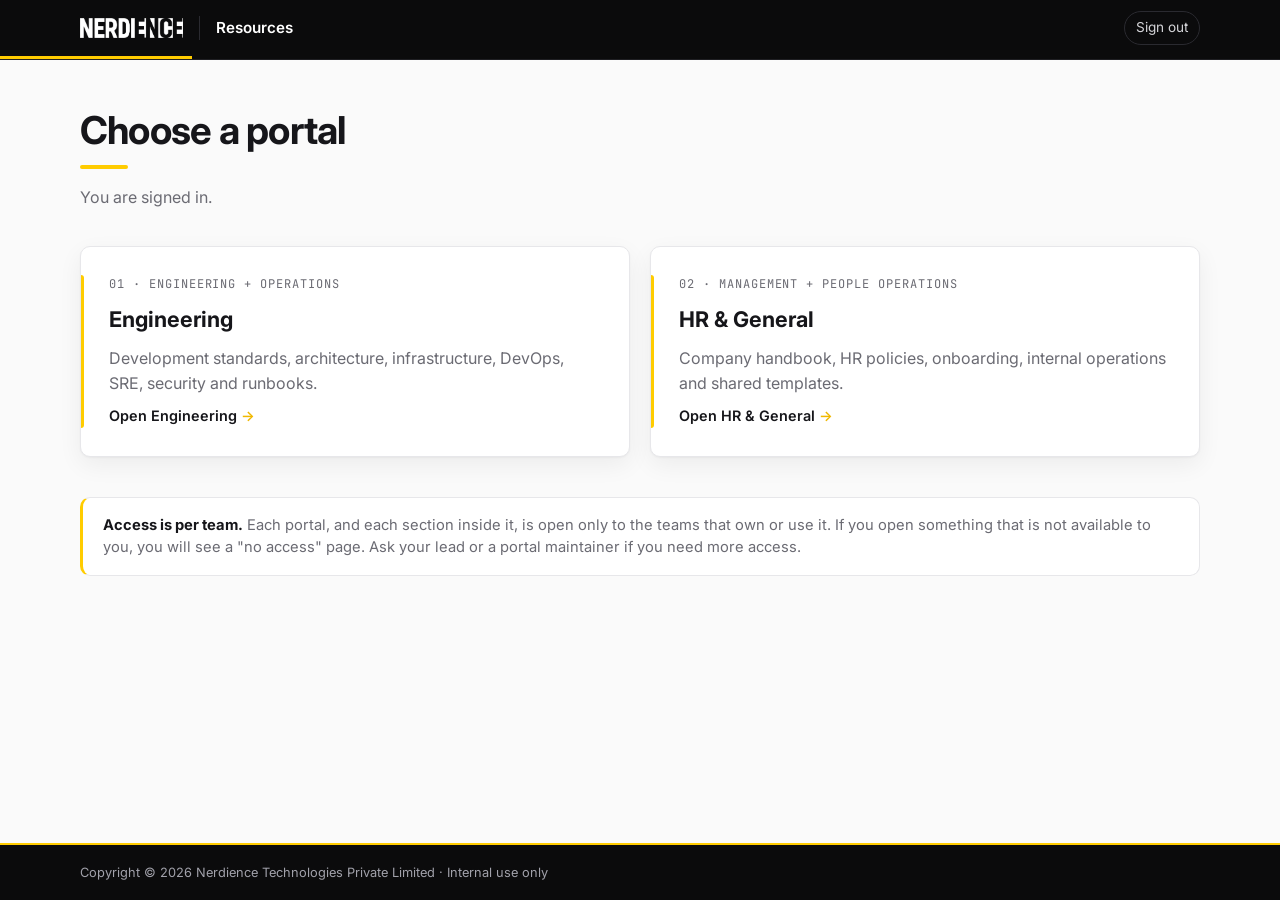
==== public/home/index.html @ 6ddd1742 "feat: Nerdience Resources front door" ====
<!DOCTYPE html>
<html lang="en">
<head>
  <meta charset="utf-8">
  <meta name="viewport" content="width=device-width, initial-scale=1">
  <meta name="robots" content="noindex, nofollow">
  <title>Choose a portal · Nerdience Resources</title>
  <link rel="icon" href="../assets/favicon.svg" type="image/svg+xml">
  <link rel="preconnect" href="https://fonts.googleapis.com">
  <link rel="preconnect" href="https://fonts.gstatic.com" crossorigin>
  <link rel="stylesheet" href="https://fonts.googleapis.com/css2?family=Inter:wght@400;500;600;700&family=JetBrains+Mono:wght@500&display=swap">
  <link rel="stylesheet" href="../assets/resources.css">
</head>
<body>
  <!-- This page is protected by the Cloudflare Access app "Resources home".
       Reaching it means the person has signed in. -->
  <header class="bar">
    <div class="bar__inner">
      <a href="../"><img class="bar__logo" src="../assets/nerdience-logo-white.webp" alt="Nerdience" width="120" height="20"></a>
      <span class="bar__title">Resources</span>
      <span class="bar__spacer"></span>
      <a class="bar__link" href="/cdn-cgi/access/logout">Sign out</a>
    </div>
  </header>

  <main class="main">
    <h1>Choose a portal</h1>
    <p class="who" id="who">You are signed in.</p>

    <div class="cards">
      <a class="card" href="https://nerdience-engineering.pages.dev/">
        <span class="card__num">01 · ENGINEERING + OPERATIONS</span>
        <h2 class="card__title">Engineering</h2>
        <p class="card__text">Development standards, architecture, infrastructure, DevOps, SRE, security and runbooks.</p>
        <span class="card__go">Open Engineering</span>
      </a>
      <a class="card" href="https://nerdience-hr-general.pages.dev/">
        <span class="card__num">02 · MANAGEMENT + PEOPLE OPERATIONS</span>
        <h2 class="card__title">HR &amp; General</h2>
        <p class="card__text">Company handbook, HR policies, onboarding, internal operations and shared templates.</p>
        <span class="card__go">Open HR &amp; General</span>
      </a>
    </div>

    <p class="note"><b>Access is per team.</b> Each portal, and each section inside it, is open only
      to the teams that own or use it. If you open something that is not available to you, you
      will see a "no access" page. Ask your lead or a portal maintainer if you need more access.</p>
  </main>

  <footer class="foot">
    <div class="foot__inner">Copyright &copy; 2026 Nerdience Technologies Private Limited &middot; Internal use only</div>
  </footer>

  <script>
    // Show who is signed in. Cloudflare Access serves this endpoint on
    // protected hostnames; if it is unavailable the page still works.
    fetch("/cdn-cgi/access/get-identity", { credentials: "same-origin" })
      .then(function (r) { return r.ok ? r.json() : null; })
      .then(function (id) {
        if (id && id.email) {
          var who = document.getElementById("who");
          who.textContent = "";
          who.append("Signed in as ");
          var b = document.createElement("b");
          b.textContent = id.email;
          who.append(b);
        }
      })
      .catch(function () {});
  </script>
</body>
</html>
---- public/assets/resources.css ----
/* Nerdience Resources front door. Same tokens as the portals' nerdience.css. */
:root {
  --nd-yellow: #ffcc00;
  --nd-yellow-strong: #f0b800;
  --nd-black: #0b0b0c;
  --nd-ink: #16161a;
  --nd-graphite: #2a2a30;
  --nd-radius: 10px;

  --bg: #fafafa;
  --surface: #ffffff;
  --text: #16161a;
  --muted: #6b6b73;
  --border: #e7e7ea;
  --shadow: 0 1px 2px rgb(0 0 0 / 4%), 0 8px 24px rgb(0 0 0 / 6%);
  --font: "Inter", system-ui, -apple-system, "Segoe UI", Roboto, sans-serif;
  --mono: "JetBrains Mono", ui-monospace, SFMono-Regular, Consolas, monospace;
}
@media (prefers-color-scheme: dark) {
  :root {
    --bg: #0f0f11;
    --surface: #141417;
    --text: #ececef;
    --muted: #9a9aa3;
    --border: #26262b;
    --shadow: 0 1px 2px rgb(0 0 0 / 40%), 0 8px 24px rgb(0 0 0 / 30%);
  }
}

* { box-sizing: border-box; }
html, body { margin: 0; }
body {
  font-family: var(--font);
  background: var(--bg);
  color: var(--text);
  line-height: 1.55;
  -webkit-font-smoothing: antialiased;
  min-height: 100vh;
  display: flex;
  flex-direction: column;
}
a { color: inherit; }
:focus-visible { outline: 2px solid var(--nd-yellow); outline-offset: 3px; }

/* ---------- top bar (same as the portals' switcher) */
.bar {
  background: var(--nd-black);
  color: #fff;
  border-bottom: 1px solid #1f1f23;
}
.bar__inner {
  max-width: 72rem;
  margin: 0 auto;
  padding: 0 1rem;
  height: 3.5rem;
  display: flex;
  align-items: center;
  gap: 1rem;
}
.bar__logo { height: 1.25rem; width: auto; display: block; }
.bar__title {
  font-weight: 600;
  font-size: .95rem;
  padding-left: 1rem;
  border-left: 1px solid #2a2a30;
  white-space: nowrap;
}
.bar__spacer { flex: 1; }
.bar__note { font-size: .78rem; color: #a1a1aa; white-space: nowrap; }
.bar__link {
  font-size: .85rem;
  color: #d4d4d8;
  text-decoration: none;
  padding: .35rem .7rem;
  border: 1px solid #2a2a30;
  border-radius: 999px;
}
.bar__link:hover { border-color: var(--nd-yellow); color: #fff; }
.bar::after {
  content: "";
  display: block;
  height: 3px;
  width: 12rem;
  background: var(--nd-yellow);
}

/* ---------- landing (always dark, brand page) */
.landing {
  background: var(--nd-black);
  color: #fff;
}
.landing .bar { border-bottom: 0; }
.landing .bar::after { display: none; }
.hero {
  flex: 1;
  display: grid;
  place-items: center;
  padding: 3rem 1rem 4rem;
  position: relative;
  overflow: hidden;
}
.hero::before {
  /* subtle grid, like the portal home hero */
  content: "";
  position: absolute;
  inset: 0;
  background-image:
    linear-gradient(rgb(255 255 255 / 4%) 1px, transparent 1px),
    linear-gradient(90deg, rgb(255 255 255 / 4%) 1px, transparent 1px);
  background-size: 48px 48px;
  mask-image: radial-gradient(ellipse at center, #000 30%, transparent 75%);
}
.hero__box { position: relative; max-width: 40rem; text-align: center; }
.eyebrow {
  font-family: var(--mono);
  font-size: .75rem;
  letter-spacing: .14em;
  text-transform: uppercase;
  color: var(--nd-yellow);
  margin: 0 0 1rem;
}
.hero h1 {
  font-size: clamp(2rem, 5vw, 3.25rem);
  line-height: 1.1;
  letter-spacing: -.02em;
  margin: 0 0 1rem;
}
.hero h1 span { color: var(--nd-yellow); }
.hero p.lead { color: #c4c4cc; font-size: 1.1rem; margin: 0 auto 2rem; max-width: 32rem; }
.btn {
  display: inline-flex;
  align-items: center;
  gap: .6rem;
  font-weight: 600;
  font-size: 1rem;
  text-decoration: none;
  padding: .85rem 1.6rem;
  border-radius: 999px;
  background: var(--nd-yellow);
  color: var(--nd-black);
  border: 0;
  transition: background .15s, transform .15s;
}
.btn:hover { background: var(--nd-yellow-strong); transform: translateY(-1px); }
.btn--ghost {
  background: transparent;
  color: var(--text);
  border: 1px solid var(--border);
}
.btn--ghost:hover { background: transparent; border-color: var(--nd-yellow); }
.hero .hint { color: #8b8b94; font-size: .85rem; margin-top: 1.25rem; }
.steps {
  display: flex;
  justify-content: center;
  gap: .5rem 1.5rem;
  flex-wrap: wrap;
  margin: 2.5rem 0 0;
  padding: 0;
  list-style: none;
  font-size: .85rem;
  color: #a1a1aa;
}
.steps b {
  display: inline-grid;
  place-items: center;
  width: 1.4rem;
  height: 1.4rem;
  border-radius: 50%;
  background: #1f1f23;
  color: var(--nd-yellow);
  font-size: .72rem;
  margin-right: .4rem;
}

/* ---------- inner pages */
.main { flex: 1; width: 100%; max-width: 72rem; margin: 0 auto; padding: 3rem 1rem 4rem; }
.main h1 { font-size: clamp(1.75rem, 3.5vw, 2.4rem); letter-spacing: -.02em; line-height: 1.15; margin: 0 0 .5rem; }
.main h1::after {
  content: "";
  display: block;
  width: 3rem;
  height: 4px;
  border-radius: 2px;
  background: var(--nd-yellow);
  margin-top: .8rem;
}
.who { color: var(--muted); margin: 1rem 0 2.25rem; min-height: 1.5em; }
.who b { color: var(--text); }

.cards { display: grid; grid-template-columns: repeat(auto-fit, minmax(18rem, 1fr)); gap: 1.25rem; }
.card {
  display: flex;
  flex-direction: column;
  gap: .6rem;
  text-decoration: none;
  background: var(--surface);
  border: 1px solid var(--border);
  border-radius: var(--nd-radius);
  padding: 1.75rem;
  box-shadow: var(--shadow);
  position: relative;
  transition: border-color .15s, transform .15s;
}
.card:hover { border-color: var(--nd-yellow); transform: translateY(-2px); }
.card::before {
  content: "";
  position: absolute;
  left: 0; top: 1.75rem; bottom: 1.75rem;
  width: 3px;
  border-radius: 0 3px 3px 0;
  background: var(--nd-yellow);
}
.card__num { font-family: var(--mono); font-size: .75rem; color: var(--muted); letter-spacing: .08em; }
.card__title { font-size: 1.35rem; font-weight: 700; margin: 0; }
.card__text { color: var(--muted); margin: 0; flex: 1; }
.card__go { font-weight: 600; font-size: .9rem; }
.card__go::after { content: " →"; color: var(--nd-yellow-strong); }

.note {
  margin-top: 2.5rem;
  padding: 1rem 1.25rem;
  border: 1px solid var(--border);
  border-left: 3px solid var(--nd-yellow);
  border-radius: var(--nd-radius);
  background: var(--surface);
  color: var(--muted);
  font-size: .92rem;
}
.note b { color: var(--text); }

.center { max-width: 38rem; }
.center p { color: var(--muted); }
.center ul { color: var(--muted); padding-left: 1.2rem; }
.center li { margin: .35rem 0; }
.actions { display: flex; gap: .75rem; flex-wrap: wrap; margin-top: 1.75rem; }

.foot {
  background: var(--nd-black);
  color: #a1a1aa;
  font-size: .8rem;
  border-top: 2px solid var(--nd-yellow);
}
.landing .foot { border-top: 1px solid #1f1f23; }
.foot__inner { max-width: 72rem; margin: 0 auto; padding: 1.1rem 1rem; }

@media (max-width: 40rem) {
  .bar__note, .bar__title { display: none; }
  .main { padding-top: 2rem; }
}
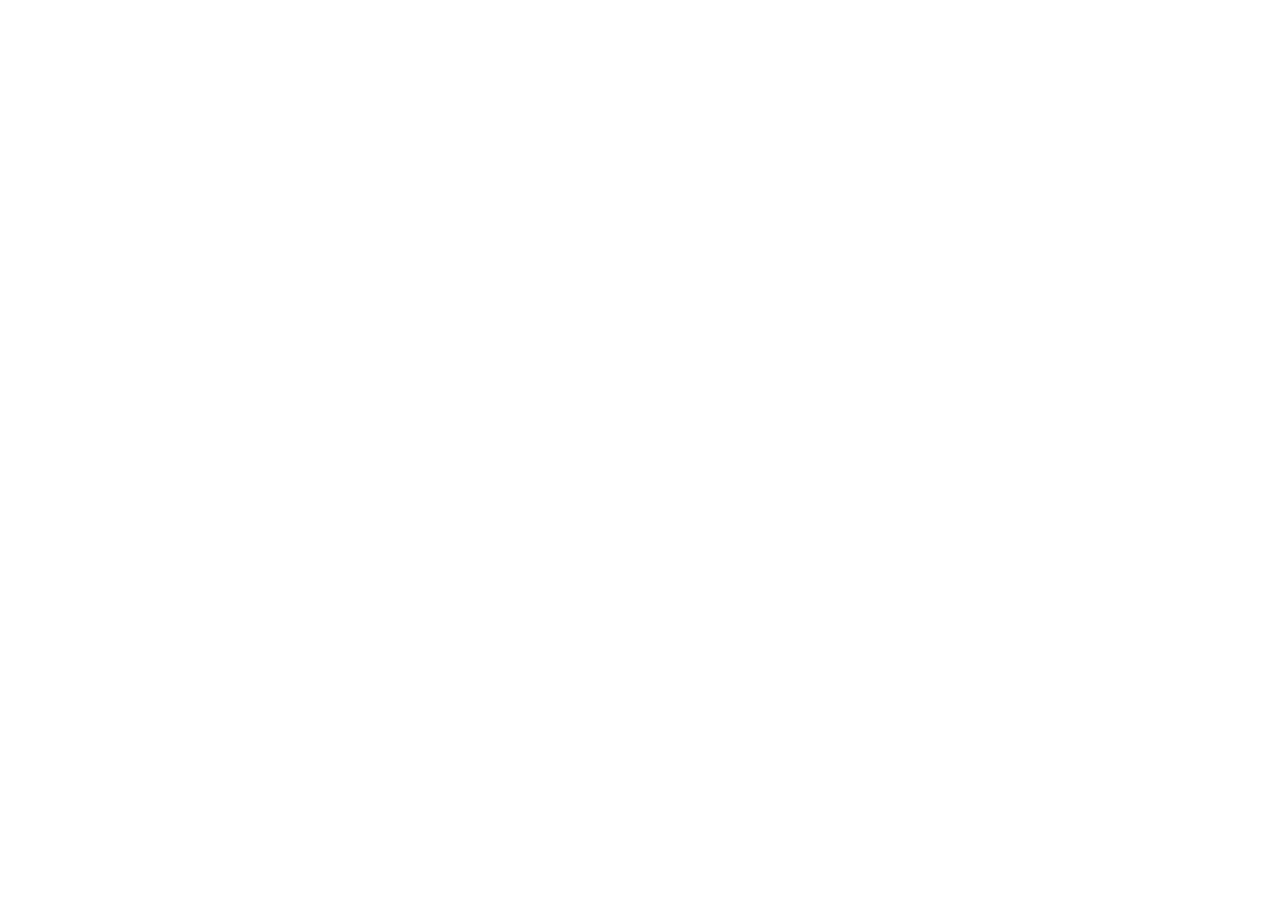
==== commit 8f56b856: "feat(portal): shared portal kit, sign-in redirect, contribute downloads (plan v2.1) Front door - Res" ====
--- a/public/home/index.html
+++ b/public/home/index.html
@@ -4,69 +4,130 @@
   <meta charset="utf-8">
   <meta name="viewport" content="width=device-width, initial-scale=1">
   <meta name="robots" content="noindex, nofollow">
-  <title>Choose a portal · Nerdience Resources</title>
+  <meta name="theme-color" content="#0b0b0c">
+  <title>Your portals · Nerdience Resources</title>
   <link rel="icon" href="../assets/favicon.svg" type="image/svg+xml">
   <link rel="preconnect" href="https://fonts.googleapis.com">
   <link rel="preconnect" href="https://fonts.gstatic.com" crossorigin>
-  <link rel="stylesheet" href="https://fonts.googleapis.com/css2?family=Inter:wght@400;500;600;700&family=JetBrains+Mono:wght@500&display=swap">
+  <link rel="stylesheet" href="https://fonts.googleapis.com/css2?family=Inter:wght@400;500;600;700;800&family=JetBrains+Mono:wght@500&display=swap">
   <link rel="stylesheet" href="../assets/resources.css">
 </head>
 <body>
-  <!-- This page is protected by the Cloudflare Access app "Resources home".
-       Reaching it means the person has signed in. -->
+  <!-- Protected by the Cloudflare Access app "Resources home" (/home/*):
+       reaching this page means the person has signed in.
+       Default: go straight to the first portal in login_order that the person
+       may open (Access sends a denied person to /home/next/, which tries the
+       next one). With ?choose: show every portal instead. -->
+  <a class="skip" href="#main">Skip to content</a>
   <header class="bar">
     <div class="bar__inner">
-      <a href="../"><img class="bar__logo" src="../assets/nerdience-logo-white.webp" alt="Nerdience" width="120" height="20"></a>
-      <span class="bar__title">Resources</span>
+      <a class="bar__home" href="../"><img class="bar__logo" src="../assets/nerdience-logo-white.webp" alt="Nerdience home" width="120" height="20"><span class="bar__title">Resources</span></a>
       <span class="bar__spacer"></span>
-      <a class="bar__link" href="/cdn-cgi/access/logout">Sign out</a>
+      <span class="bar__note">Internal · employees only</span>
+      <a class="bar__link" href="/cdn-cgi/access/logout">
+        <svg viewBox="0 0 24 24" width="16" height="16" aria-hidden="true"><path fill="currentColor" d="M10 3h9a2 2 0 0 1 2 2v14a2 2 0 0 1-2 2h-9v-2h9V5h-9V3Zm-.5 4.5L11 9l-2 2h8v2H9l2 2-1.5 1.5L5 12l4.5-4.5Z"/></svg>
+        <span>Sign out</span>
+      </a>
     </div>
   </header>
 
-  <main class="main">
-    <h1>Choose a portal</h1>
-    <p class="who" id="who">You are signed in.</p>
-
-    <div class="cards">
-      <a class="card" href="https://nerdience-engineering.pages.dev/">
-        <span class="card__num">01 · ENGINEERING + OPERATIONS</span>
-        <h2 class="card__title">Engineering</h2>
-        <p class="card__text">Development standards, architecture, infrastructure, DevOps, SRE, security and runbooks.</p>
-        <span class="card__go">Open Engineering</span>
-      </a>
-      <a class="card" href="https://nerdience-hr-general.pages.dev/">
-        <span class="card__num">02 · MANAGEMENT + PEOPLE OPERATIONS</span>
-        <h2 class="card__title">HR &amp; General</h2>
-        <p class="card__text">Company handbook, HR policies, onboarding, internal operations and shared templates.</p>
-        <span class="card__go">Open HR &amp; General</span>
-      </a>
+  <main class="main" id="main">
+    <div class="going" id="going" hidden>
+      <span class="going__spinner" aria-hidden="true"></span>
+      <p class="going__text" role="status">Taking you to your portal…</p>
+      <a class="going__alt" href="?choose">Show all portals instead</a>
     </div>
 
-    <p class="note"><b>Access is per team.</b> Each portal, and each section inside it, is open only
-      to the teams that own or use it. If you open something that is not available to you, you
-      will see a "no access" page. Ask your lead or a portal maintainer if you need more access.</p>
+    <div id="chooser">
+      <div class="page-head">
+        <h1>Your portals</h1>
+        <p class="who" id="who">You are signed in</p>
+      </div>
+
+      <h2 class="label">Portals</h2>
+      <!-- generated:cards:start -->
+    <ul class="cards">
+      <li>
+        <a class="card" href="https://nerdience-engineering.pages.dev/">
+          <span class="card__icon"><svg viewBox="0 0 24 24" width="22" height="22" aria-hidden="true"><path fill="currentColor" d="m8.7 7.1 1.4 1.4L6.6 12l3.5 3.5-1.4 1.4L3.8 12l4.9-4.9Zm6.6 0 4.9 4.9-4.9 4.9-1.4-1.4 3.5-3.5-3.5-3.5 1.4-1.4Z"/></svg></span>
+          <h3 class="card__title">Engineering</h3>
+          <span class="card__who">Engineering team</span>
+          <p class="card__text">Development standards, architecture, infrastructure, DevOps, SRE, security and runbooks.</p>
+          <span class="card__go">Open Engineering</span>
+        </a>
+      </li>
+      <li>
+        <a class="card" href="https://nerdience-hr-general.pages.dev/">
+          <span class="card__icon"><svg viewBox="0 0 24 24" width="22" height="22" aria-hidden="true"><path fill="currentColor" d="M12 3 2 8l10 5 8-4v6h2V8L12 3Zm-6 9.2V16c0 1.7 2.7 3 6 3s6-1.3 6-3v-3.8l-6 3-6-3Z"/></svg></span>
+          <h3 class="card__title">HR &amp; General</h3>
+          <span class="card__who">Everyone at Nerdience</span>
+          <p class="card__text">Company handbook, HR policies, onboarding, ways of working and FAQ.</p>
+          <span class="card__go">Open HR &amp; General</span>
+        </a>
+      </li>
+      <li>
+        <a class="card" href="https://nerdience-management.pages.dev/">
+          <span class="card__icon"><svg viewBox="0 0 24 24" width="22" height="22" aria-hidden="true"><path fill="currentColor" d="M4 19h16v2H2V3h2v16Zm3-2V11h3v6H7Zm5 0V7h3v10h-3Zm5 0v-4h3v4h-3Z"/></svg></span>
+          <h3 class="card__title">Management</h3>
+          <span class="card__who">Management team</span>
+          <p class="card__text">Approved strategy and internal management processes.</p>
+          <span class="card__go">Open Management</span>
+        </a>
+      </li>
+    </ul>
+      <!-- generated:cards:end -->
+
+      <h2 class="label">Popular</h2>
+      <ul class="quick">
+        <li><a href="https://nerdience-hr-general.pages.dev/people/onboarding/onboarding-checklist/"><b>Onboarding checklist</b><span>New here? Start with this</span></a></li>
+        <li><a href="https://nerdience-hr-general.pages.dev/people/policies/leave-policy/"><b>Leave policy</b><span>Types of leave and how to apply</span></a></li>
+        <li><a href="https://nerdience-hr-general.pages.dev/operations/tools/tools-and-access/"><b>Tools and access</b><span>Which tools we use, how to get access</span></a></li>
+      </ul>
+
+      <div class="note" role="note">
+        <p><b>Access is per portal.</b> Each portal is open only to the teams that use it, and a
+          folder that needs a smaller audience has its own portal. If you see "no access" and need
+          it for your work, ask your lead or the docs team.</p>
+      </div>
+    </div>
   </main>
 
   <footer class="foot">
     <div class="foot__inner">Copyright &copy; 2026 Nerdience Technologies Private Limited &middot; Internal use only</div>
   </footer>
 
+  <!-- generated:data:start -->
+  <script type="application/json" id="nd-portals">{"order": ["engineering", "hr-general"], "sites": {"engineering": {"title": "Engineering", "url": "https://nerdience-engineering.pages.dev/"}, "hr-general": {"title": "HR & General", "url": "https://nerdience-hr-general.pages.dev/"}, "management": {"title": "Management", "url": "https://nerdience-management.pages.dev/"}}}</script>
+  <!-- generated:data:end -->
   <script>
-    // Show who is signed in. Cloudflare Access serves this endpoint on
-    // protected hostnames; if it is unavailable the page still works.
-    fetch("/cdn-cgi/access/get-identity", { credentials: "same-origin" })
-      .then(function (r) { return r.ok ? r.json() : null; })
-      .then(function (id) {
-        if (id && id.email) {
-          var who = document.getElementById("who");
-          who.textContent = "";
-          who.append("Signed in as ");
-          var b = document.createElement("b");
-          b.textContent = id.email;
-          who.append(b);
-        }
-      })
-      .catch(function () {});
+    (function () {
+      var data = JSON.parse(document.getElementById("nd-portals").textContent || "{}");
+      var params = new URLSearchParams(location.search);
+      var order = data.order || [];
+      if (!params.has("choose") && order.length && data.sites[order[0]]) {
+        // Sign-in flow: try the portals in login_order. Access sends a denied
+        // person to /home/next/, which continues while this marker is fresh.
+        document.getElementById("chooser").hidden = true;
+        document.getElementById("going").hidden = false;
+        try { sessionStorage.setItem("nd-login-chain", String(Date.now())); } catch (e) {}
+        location.replace(data.sites[order[0]].url);
+        return;
+      }
+      // Chooser: show who is signed in (Cloudflare Access serves this endpoint).
+      fetch("/cdn-cgi/access/get-identity", { credentials: "same-origin" })
+        .then(function (r) { return r.ok ? r.json() : null; })
+        .then(function (id) {
+          if (id && id.email) {
+            var who = document.getElementById("who");
+            who.textContent = "";
+            who.append("Signed in as ");
+            var b = document.createElement("b");
+            b.textContent = id.email;
+            who.append(b);
+          }
+        })
+        .catch(function () {});
+    })();
   </script>
 </body>
 </html>
--- a/public/assets/resources.css
+++ b/public/assets/resources.css
@@ -1,32 +1,50 @@
-/* Nerdience Resources front door. Same tokens as the portals' nerdience.css. */
+/* ==========================================================================
+   Nerdience Resources front door. Same design language as the department
+   sites (company-docs theme/assets/nerdience/nerdience.css): black header bar
+   with a yellow underline, yellow accents, icon tiles, rounded cards.
+   Breakpoints: 40rem (phone), 64rem (tablet).
+   ========================================================================== */
+
+/* ---------- 1. Tokens */
 :root {
   --nd-yellow: #ffcc00;
-  --nd-yellow-strong: #f0b800;
+  --nd-yellow-strong: #e0a800;
+  --nd-yellow-tint: #fff8d6;
   --nd-black: #0b0b0c;
-  --nd-ink: #16161a;
-  --nd-graphite: #2a2a30;
-  --nd-radius: 10px;
-
-  --bg: #fafafa;
+  --nd-radius: 14px;
+  --nd-radius-sm: 10px;
+
+  --bg: #f7f7f8;
   --surface: #ffffff;
-  --text: #16161a;
-  --muted: #6b6b73;
-  --border: #e7e7ea;
-  --shadow: 0 1px 2px rgb(0 0 0 / 4%), 0 8px 24px rgb(0 0 0 / 6%);
+  --text: #121214;
+  --muted: #5f5f68;              /* 6.2:1 on white */
+  --border: #e4e4e7;
+  --border-strong: #c9c9cf;
+  --tile: var(--nd-yellow-tint);
+  --tile-icon: var(--nd-black);
+  --shadow: 0 1px 2px rgb(16 16 20 / 5%), 0 10px 28px -14px rgb(16 16 20 / 22%);
+  --focus: 0 0 0 2px var(--nd-black), 0 0 0 4px var(--nd-yellow);
   --font: "Inter", system-ui, -apple-system, "Segoe UI", Roboto, sans-serif;
   --mono: "JetBrains Mono", ui-monospace, SFMono-Regular, Consolas, monospace;
+
+  --icon-arrow: url('data:image/svg+xml;utf8,<svg xmlns="http://www.w3.org/2000/svg" viewBox="0 0 24 24"><path d="M13.2 5.3 19.9 12l-6.7 6.7-1.4-1.4 4.3-4.3H4v-2h12.1l-4.3-4.3 1.4-1.4Z"/></svg>');
 }
 @media (prefers-color-scheme: dark) {
   :root {
-    --bg: #0f0f11;
-    --surface: #141417;
+    --bg: #0e0e10;
+    --surface: #17171b;
     --text: #ececef;
-    --muted: #9a9aa3;
-    --border: #26262b;
-    --shadow: 0 1px 2px rgb(0 0 0 / 40%), 0 8px 24px rgb(0 0 0 / 30%);
+    --muted: #a3a3ad;
+    --border: #2a2a30;
+    --border-strong: #3a3a42;
+    --tile: rgb(255 204 0 / 14%);
+    --tile-icon: var(--nd-yellow);
+    --shadow: 0 1px 2px rgb(0 0 0 / 40%), 0 12px 30px -14px rgb(0 0 0 / 80%);
+    --focus: 0 0 0 2px var(--nd-yellow);
   }
 }
 
+/* ---------- 2. Base */
 * { box-sizing: border-box; }
 html, body { margin: 0; }
 body {
@@ -36,58 +54,125 @@
   line-height: 1.55;
   -webkit-font-smoothing: antialiased;
   min-height: 100vh;
+  min-height: 100dvh;
   display: flex;
   flex-direction: column;
 }
 a { color: inherit; }
-:focus-visible { outline: 2px solid var(--nd-yellow); outline-offset: 3px; }
-
-/* ---------- top bar (same as the portals' switcher) */
+:focus-visible { outline: none; box-shadow: var(--focus); border-radius: 6px; }
+.skip {
+  position: absolute;
+  left: 1rem;
+  top: -3rem;
+  z-index: 10;
+  padding: .5rem .9rem;
+  border-radius: 8px;
+  background: var(--nd-yellow);
+  color: var(--nd-black);
+  font-weight: 700;
+  text-decoration: none;
+}
+.skip:focus { top: .6rem; }
+@media (prefers-reduced-motion: reduce) {
+  *, *::before, *::after { transition-duration: .01ms !important; animation-duration: .01ms !important; }
+  .going__spinner { animation: none !important; }
+}
+
+/* ---------- 3. Header bar (matches the department sites' switcher) */
 .bar {
+  position: relative;
   background: var(--nd-black);
   color: #fff;
   border-bottom: 1px solid #1f1f23;
+  --focus: 0 0 0 2px var(--nd-yellow);
+}
+.bar::after {
+  content: "";
+  position: absolute;
+  left: 0;
+  bottom: -1px;
+  width: 12rem;
+  height: 2px;
+  background: var(--nd-yellow);
 }
 .bar__inner {
   max-width: 72rem;
   margin: 0 auto;
-  padding: 0 1rem;
+  padding: 0 1.25rem;
   height: 3.5rem;
   display: flex;
   align-items: center;
   gap: 1rem;
 }
+.bar__home { display: flex; align-items: center; gap: 1rem; text-decoration: none; }
 .bar__logo { height: 1.25rem; width: auto; display: block; }
 .bar__title {
-  font-weight: 600;
+  font-weight: 700;
   font-size: .95rem;
   padding-left: 1rem;
-  border-left: 1px solid #2a2a30;
+  border-left: 1px solid #34343a;
   white-space: nowrap;
 }
 .bar__spacer { flex: 1; }
-.bar__note { font-size: .78rem; color: #a1a1aa; white-space: nowrap; }
+.bar__note { font-size: .78rem; color: #8a8a93; white-space: nowrap; }
 .bar__link {
+  display: inline-flex;
+  align-items: center;
+  gap: .4rem;
+  min-height: 2.25rem;
   font-size: .85rem;
+  font-weight: 600;
   color: #d4d4d8;
   text-decoration: none;
-  padding: .35rem .7rem;
+  padding: 0 .85rem;
   border: 1px solid #2a2a30;
   border-radius: 999px;
+  transition: border-color .15s, color .15s;
 }
 .bar__link:hover { border-color: var(--nd-yellow); color: #fff; }
-.bar::after {
-  content: "";
-  display: block;
-  height: 3px;
-  width: 12rem;
+.bar__link svg { flex: none; }
+
+/* ---------- 4. Buttons */
+.btn {
+  display: inline-flex;
+  align-items: center;
+  justify-content: center;
+  gap: .6rem;
+  min-height: 3rem;
+  font-weight: 700;
+  font-size: 1rem;
+  text-decoration: none;
+  padding: 0 1.6rem;
+  border-radius: 999px;
   background: var(--nd-yellow);
-}
-
-/* ---------- landing (always dark, brand page) */
+  color: var(--nd-black);
+  border: 0;
+  transition: background .15s, transform .15s, box-shadow .15s;
+}
+.btn::after {
+  content: "";
+  width: 1.1rem;
+  height: 1.1rem;
+  background: currentColor;
+  -webkit-mask: var(--icon-arrow) center / contain no-repeat;
+  mask: var(--icon-arrow) center / contain no-repeat;
+  transition: transform .15s;
+}
+.btn:hover { background: var(--nd-yellow-strong); }
+.btn:hover::after { transform: translateX(3px); }
+.btn--ghost {
+  background: transparent;
+  color: var(--text);
+  border: 1px solid var(--border-strong);
+}
+.btn--ghost::after { display: none; }
+.btn--ghost:hover { background: var(--surface); border-color: var(--nd-yellow); }
+
+/* ---------- 5. Landing (always dark: brand page) */
 .landing {
   background: var(--nd-black);
   color: #fff;
+  --focus: 0 0 0 2px var(--nd-yellow);
 }
 .landing .bar { border-bottom: 0; }
 .landing .bar::after { display: none; }
@@ -95,87 +180,95 @@
   flex: 1;
   display: grid;
   place-items: center;
-  padding: 3rem 1rem 4rem;
+  padding: 3.5rem 1.25rem 4.5rem;
   position: relative;
   overflow: hidden;
 }
 .hero::before {
-  /* subtle grid, like the portal home hero */
   content: "";
   position: absolute;
   inset: 0;
-  background-image:
-    linear-gradient(rgb(255 255 255 / 4%) 1px, transparent 1px),
-    linear-gradient(90deg, rgb(255 255 255 / 4%) 1px, transparent 1px);
-  background-size: 48px 48px;
-  mask-image: radial-gradient(ellipse at center, #000 30%, transparent 75%);
-}
-.hero__box { position: relative; max-width: 40rem; text-align: center; }
+  background:
+    radial-gradient(700px 320px at 50% 0%, rgb(255 204 0 / 16%), transparent 70%),
+    linear-gradient(rgb(255 255 255 / 4%) 1px, transparent 1px) 0 0 / 48px 48px,
+    linear-gradient(90deg, rgb(255 255 255 / 4%) 1px, transparent 1px) 0 0 / 48px 48px;
+  -webkit-mask-image: radial-gradient(ellipse at center, #000 35%, transparent 78%);
+  mask-image: radial-gradient(ellipse at center, #000 35%, transparent 78%);
+  pointer-events: none;
+}
+.hero__box { position: relative; max-width: 42rem; text-align: center; }
 .eyebrow {
+  display: inline-flex;
+  align-items: center;
+  gap: .55em;
   font-family: var(--mono);
   font-size: .75rem;
   letter-spacing: .14em;
   text-transform: uppercase;
   color: var(--nd-yellow);
+  margin: 0 0 1.1rem;
+}
+.eyebrow::before {
+  content: "";
+  width: .5rem;
+  height: .5rem;
+  border-radius: 2px;
+  background: var(--nd-yellow);
+}
+.hero h1 {
+  font-size: clamp(2.1rem, 6vw, 3.6rem);
+  line-height: 1.05;
+  letter-spacing: -.03em;
+  font-weight: 800;
   margin: 0 0 1rem;
 }
-.hero h1 {
-  font-size: clamp(2rem, 5vw, 3.25rem);
-  line-height: 1.1;
-  letter-spacing: -.02em;
-  margin: 0 0 1rem;
-}
 .hero h1 span { color: var(--nd-yellow); }
-.hero p.lead { color: #c4c4cc; font-size: 1.1rem; margin: 0 auto 2rem; max-width: 32rem; }
-.btn {
-  display: inline-flex;
-  align-items: center;
-  gap: .6rem;
-  font-weight: 600;
-  font-size: 1rem;
-  text-decoration: none;
-  padding: .85rem 1.6rem;
-  border-radius: 999px;
-  background: var(--nd-yellow);
-  color: var(--nd-black);
-  border: 0;
-  transition: background .15s, transform .15s;
-}
-.btn:hover { background: var(--nd-yellow-strong); transform: translateY(-1px); }
-.btn--ghost {
-  background: transparent;
-  color: var(--text);
-  border: 1px solid var(--border);
-}
-.btn--ghost:hover { background: transparent; border-color: var(--nd-yellow); }
-.hero .hint { color: #8b8b94; font-size: .85rem; margin-top: 1.25rem; }
+.hero .lead { color: #c4c4cc; font-size: clamp(1rem, 2.4vw, 1.15rem); margin: 0 auto 2rem; max-width: 34rem; }
+.hero .hint { color: #8b8b94; font-size: .88rem; margin: 1.1rem 0 0; }
 .steps {
-  display: flex;
-  justify-content: center;
-  gap: .5rem 1.5rem;
-  flex-wrap: wrap;
-  margin: 2.5rem 0 0;
+  display: grid;
+  grid-template-columns: repeat(3, 1fr);
+  gap: .75rem;
+  margin: 2.75rem 0 0;
   padding: 0;
   list-style: none;
-  font-size: .85rem;
-  color: #a1a1aa;
+  text-align: left;
+}
+.steps li {
+  display: flex;
+  align-items: center;
+  gap: .7rem;
+  padding: .85rem 1rem;
+  border: 1px solid #222228;
+  border-radius: var(--nd-radius-sm);
+  background: rgb(255 255 255 / 3%);
+  font-size: .9rem;
+  color: #d4d4d8;
 }
 .steps b {
-  display: inline-grid;
+  flex: none;
+  display: grid;
   place-items: center;
-  width: 1.4rem;
-  height: 1.4rem;
-  border-radius: 50%;
-  background: #1f1f23;
+  width: 1.75rem;
+  height: 1.75rem;
+  border-radius: 8px;
+  background: rgb(255 204 0 / 14%);
   color: var(--nd-yellow);
-  font-size: .72rem;
-  margin-right: .4rem;
-}
-
-/* ---------- inner pages */
-.main { flex: 1; width: 100%; max-width: 72rem; margin: 0 auto; padding: 3rem 1rem 4rem; }
-.main h1 { font-size: clamp(1.75rem, 3.5vw, 2.4rem); letter-spacing: -.02em; line-height: 1.15; margin: 0 0 .5rem; }
-.main h1::after {
+  font-family: var(--mono);
+  font-size: .8rem;
+}
+
+/* ---------- 6. Inner pages */
+.main { flex: 1; width: 100%; max-width: 72rem; margin: 0 auto; padding: 2.75rem 1.25rem 4rem; }
+.page-head { margin-bottom: 2rem; }
+.page-head h1 {
+  font-size: clamp(1.8rem, 4vw, 2.5rem);
+  letter-spacing: -.025em;
+  line-height: 1.12;
+  font-weight: 800;
+  margin: 0;
+}
+.page-head h1::after {
   content: "";
   display: block;
   width: 3rem;
@@ -184,56 +277,293 @@
   background: var(--nd-yellow);
   margin-top: .8rem;
 }
-.who { color: var(--muted); margin: 1rem 0 2.25rem; min-height: 1.5em; }
-.who b { color: var(--text); }
-
-.cards { display: grid; grid-template-columns: repeat(auto-fit, minmax(18rem, 1fr)); gap: 1.25rem; }
+.who {
+  display: inline-flex;
+  align-items: center;
+  gap: .5rem;
+  margin: 1.1rem 0 0;
+  padding: .35rem .8rem;
+  border: 1px solid var(--border);
+  border-radius: 999px;
+  background: var(--surface);
+  color: var(--muted);
+  font-size: .88rem;
+  min-height: 2.1rem;
+}
+.who::before {
+  content: "";
+  width: .5rem;
+  height: .5rem;
+  border-radius: 50%;
+  background: #22a06b;
+}
+.who b { color: var(--text); font-weight: 650; overflow-wrap: anywhere; }
+
+.label {
+  font-family: var(--mono);
+  font-size: .72rem;
+  font-weight: 600;
+  letter-spacing: .14em;
+  text-transform: uppercase;
+  color: var(--muted);
+  margin: 2.25rem 0 .9rem;
+}
+
+/* Department cards */
+.cards {
+  display: grid;
+  grid-template-columns: repeat(auto-fill, minmax(17rem, 1fr));
+  gap: 1rem;
+  margin: 0;
+  padding: 0;
+  list-style: none;
+}
 .card {
-  display: flex;
-  flex-direction: column;
-  gap: .6rem;
+  height: 100%;
+  display: grid;
+  grid-template-columns: auto 1fr;
+  grid-template-areas:
+    "icon title"
+    "icon who"
+    "text text"
+    "go   go";
+  column-gap: .9rem;
+  row-gap: .25rem;
   text-decoration: none;
   background: var(--surface);
   border: 1px solid var(--border);
   border-radius: var(--nd-radius);
-  padding: 1.75rem;
-  box-shadow: var(--shadow);
-  position: relative;
-  transition: border-color .15s, transform .15s;
-}
-.card:hover { border-color: var(--nd-yellow); transform: translateY(-2px); }
-.card::before {
-  content: "";
-  position: absolute;
-  left: 0; top: 1.75rem; bottom: 1.75rem;
-  width: 3px;
-  border-radius: 0 3px 3px 0;
-  background: var(--nd-yellow);
-}
-.card__num { font-family: var(--mono); font-size: .75rem; color: var(--muted); letter-spacing: .08em; }
-.card__title { font-size: 1.35rem; font-weight: 700; margin: 0; }
-.card__text { color: var(--muted); margin: 0; flex: 1; }
-.card__go { font-weight: 600; font-size: .9rem; }
-.card__go::after { content: " →"; color: var(--nd-yellow-strong); }
+  padding: 1.35rem 1.35rem 1.1rem;
+  transition: border-color .15s, transform .15s, box-shadow .15s;
+}
+.card:hover {
+  border-color: var(--border-strong);
+  transform: translateY(-2px);
+  box-shadow: var(--shadow), inset 0 3px 0 var(--nd-yellow);
+}
+.card__icon {
+  grid-area: icon;
+  align-self: center;
+  display: grid;
+  place-items: center;
+  width: 2.75rem;
+  height: 2.75rem;
+  border-radius: 12px;
+  background: var(--tile);
+  color: var(--tile-icon);
+}
+.card__title { grid-area: title; align-self: end; font-size: 1.2rem; font-weight: 750; letter-spacing: -.01em; margin: 0; }
+.card__who { grid-area: who; align-self: start; font-size: .8rem; color: var(--muted); }
+.card__text { grid-area: text; color: var(--muted); margin: .85rem 0 0; font-size: .93rem; }
+.card__go {
+  grid-area: go;
+  display: flex;
+  align-items: center;
+  justify-content: space-between;
+  margin-top: 1rem;
+  padding-top: .8rem;
+  border-top: 1px dashed var(--border);
+  font-weight: 650;
+  font-size: .9rem;
+}
+.card__go::after {
+  content: "";
+  width: 1.1rem;
+  height: 1.1rem;
+  background: currentColor;
+  -webkit-mask: var(--icon-arrow) center / contain no-repeat;
+  mask: var(--icon-arrow) center / contain no-repeat;
+  transition: transform .15s;
+}
+.card:hover .card__go::after { transform: translateX(3px); }
+
+/* Quick links */
+.quick {
+  display: grid;
+  grid-template-columns: repeat(auto-fill, minmax(15rem, 1fr));
+  gap: .6rem;
+  margin: 0;
+  padding: 0;
+  list-style: none;
+}
+.quick a {
+  display: flex;
+  flex-direction: column;
+  gap: .1rem;
+  min-height: 3.5rem;
+  justify-content: center;
+  padding: .7rem 1rem;
+  border: 1px solid var(--border);
+  border-radius: var(--nd-radius-sm);
+  background: var(--surface);
+  text-decoration: none;
+  transition: border-color .15s;
+}
+.quick a:hover { border-color: var(--nd-yellow); }
+.quick b { font-weight: 650; }
+.quick span { font-size: .8rem; color: var(--muted); }
 
 .note {
+  display: flex;
+  gap: .85rem;
   margin-top: 2.5rem;
   padding: 1rem 1.25rem;
   border: 1px solid var(--border);
   border-left: 3px solid var(--nd-yellow);
+  border-radius: var(--nd-radius-sm);
+  background: var(--surface);
+  color: var(--muted);
+  font-size: .93rem;
+}
+.note b { color: var(--text); }
+.note p { margin: 0; }
+
+/* No-access page */
+.panel {
+  max-width: 38rem;
+  margin: 1rem auto 0;
+  padding: 2.25rem 2rem;
+  border: 1px solid var(--border);
   border-radius: var(--nd-radius);
   background: var(--surface);
+  box-shadow: var(--shadow);
+}
+.panel__icon {
+  display: grid;
+  place-items: center;
+  width: 3.25rem;
+  height: 3.25rem;
+  border-radius: 14px;
+  background: var(--tile);
+  color: var(--tile-icon);
+  margin-bottom: 1.25rem;
+}
+.panel h1 { font-size: clamp(1.5rem, 4vw, 1.9rem); letter-spacing: -.02em; line-height: 1.2; margin: 0 0 .75rem; }
+.panel p { color: var(--muted); margin: 0 0 1rem; }
+.panel ul { margin: 0; padding: 0; list-style: none; display: grid; gap: .6rem; }
+.panel li {
+  display: flex;
+  gap: .6rem;
   color: var(--muted);
-  font-size: .92rem;
-}
-.note b { color: var(--text); }
-
-.center { max-width: 38rem; }
-.center p { color: var(--muted); }
-.center ul { color: var(--muted); padding-left: 1.2rem; }
-.center li { margin: .35rem 0; }
+}
+.panel li::before {
+  content: "";
+  flex: none;
+  width: .45rem;
+  height: .45rem;
+  margin-top: .55rem;
+  border-radius: 2px;
+  background: var(--nd-yellow);
+}
 .actions { display: flex; gap: .75rem; flex-wrap: wrap; margin-top: 1.75rem; }
 
+/* Landing: contribute section (templates + email) */
+.landing main { flex: 1; display: flex; flex-direction: column; }
+.contribute {
+  border-top: 1px solid #1f1f23;
+  background: #0f0f12;
+  padding: 3.5rem 1.25rem 4rem;
+}
+.contribute__inner {
+  max-width: 60rem;
+  margin: 0 auto;
+  display: grid;
+  grid-template-columns: 1fr 1fr;
+  gap: 1.5rem 3rem;
+  align-items: start;
+}
+.contribute__intro h2 { font-size: clamp(1.5rem, 3.5vw, 2rem); letter-spacing: -.02em; margin: 0 0 .75rem; }
+.contribute__intro p:last-child { color: #b4b4bc; margin: 0; }
+.flow { list-style: none; margin: 0; padding: 0; display: grid; gap: .75rem; }
+.flow li { display: flex; gap: .8rem; align-items: flex-start; color: #b4b4bc; font-size: .93rem; }
+.flow b {
+  flex: none;
+  display: grid;
+  place-items: center;
+  width: 1.75rem;
+  height: 1.75rem;
+  border-radius: 8px;
+  background: rgb(255 204 0 / 14%);
+  color: var(--nd-yellow);
+  font-family: var(--mono);
+  font-size: .8rem;
+}
+.flow strong { display: block; color: #fff; font-weight: 650; }
+.flow code { font-family: var(--mono); font-size: .85em; color: #e4e4e7; }
+.mail {
+  display: inline-block;
+  margin-top: .15rem;
+  color: var(--nd-yellow);
+  font-weight: 650;
+  text-decoration: underline;
+  text-underline-offset: 3px;
+  overflow-wrap: anywhere;
+}
+.downloads { grid-column: 1 / -1; display: grid; grid-template-columns: 1fr 1fr; gap: .75rem; }
+.dl {
+  display: flex;
+  align-items: center;
+  gap: .9rem;
+  min-height: 4rem;
+  padding: .8rem 1rem;
+  border: 1px solid #2a2a30;
+  border-radius: var(--nd-radius-sm);
+  background: rgb(255 255 255 / 3%);
+  color: #fff;
+  text-decoration: none;
+  transition: border-color .15s, background .15s;
+}
+.dl:hover { border-color: var(--nd-yellow); background: rgb(255 204 0 / 6%); }
+.dl__icon {
+  flex: none;
+  display: grid;
+  place-items: center;
+  width: 2.6rem;
+  height: 2.6rem;
+  border-radius: 10px;
+  background: var(--nd-yellow);
+  color: var(--nd-black);
+  font-family: var(--mono);
+  font-size: .75rem;
+  font-weight: 700;
+}
+.dl__text { display: flex; flex-direction: column; flex: 1; }
+.dl__text strong { font-family: var(--mono); font-size: .95rem; }
+.dl__text span { color: #a1a1aa; font-size: .82rem; }
+.dl::after {
+  content: "";
+  width: 1.1rem;
+  height: 1.1rem;
+  background: #a1a1aa;
+  -webkit-mask: url('data:image/svg+xml;utf8,<svg xmlns="http://www.w3.org/2000/svg" viewBox="0 0 24 24"><path d="M11 3h2v9.2l3.3-3.3 1.4 1.4L12 16l-5.7-5.7 1.4-1.4 3.3 3.3V3ZM4 18h16v2H4v-2Z"/></svg>') center / contain no-repeat;
+  mask: url('data:image/svg+xml;utf8,<svg xmlns="http://www.w3.org/2000/svg" viewBox="0 0 24 24"><path d="M11 3h2v9.2l3.3-3.3 1.4 1.4L12 16l-5.7-5.7 1.4-1.4 3.3 3.3V3ZM4 18h16v2H4v-2Z"/></svg>') center / contain no-repeat;
+}
+.dl:hover::after { background: var(--nd-yellow); }
+.contribute__rule { grid-column: 1 / -1; margin: 0; color: #8b8b94; font-size: .85rem; }
+
+/* Sign-in redirect ("Taking you to your portal") */
+.going {
+  display: flex;
+  flex-direction: column;
+  align-items: center;
+  gap: .9rem;
+  padding: 4rem 1rem;
+  text-align: center;
+}
+.going[hidden] { display: none; }
+.going__spinner {
+  width: 2.25rem;
+  height: 2.25rem;
+  border-radius: 50%;
+  border: 3px solid var(--border);
+  border-top-color: var(--nd-yellow);
+  animation: nd-spin .8s linear infinite;
+}
+@keyframes nd-spin { to { transform: rotate(360deg); } }
+.going__text { margin: 0; font-weight: 650; font-size: 1.05rem; }
+.going__alt { color: var(--muted); font-size: .9rem; }
+
+/* ---------- 7. Footer */
 .foot {
   background: var(--nd-black);
   color: #a1a1aa;
@@ -241,9 +571,43 @@
   border-top: 2px solid var(--nd-yellow);
 }
 .landing .foot { border-top: 1px solid #1f1f23; }
-.foot__inner { max-width: 72rem; margin: 0 auto; padding: 1.1rem 1rem; }
-
+.foot__inner { max-width: 72rem; margin: 0 auto; padding: 1.1rem 1.25rem; }
+
+/* ---------- 8. Tablet */
+@media (max-width: 64rem) {
+  .bar__note { display: none; }
+}
+
+/* ---------- 9. Phones */
 @media (max-width: 40rem) {
-  .bar__note, .bar__title { display: none; }
-  .main { padding-top: 2rem; }
-}
+  .bar__inner { padding: 0 1rem; gap: .75rem; }
+  .bar__title { padding-left: .75rem; }
+  .bar__link { width: 2.75rem; min-height: 2.75rem; padding: 0; justify-content: center; }
+  .bar__link span {
+    position: absolute;
+    width: 1px;
+    height: 1px;
+    overflow: hidden;
+    clip: rect(0 0 0 0);
+  }
+  .hero { padding: 2.5rem 1rem 3rem; place-items: start center; }
+  .hero .btn { width: 100%; }
+  .steps { grid-template-columns: 1fr; margin-top: 2rem; }
+  .main { padding: 2rem 1rem 3rem; }
+  .cards { grid-template-columns: 1fr; gap: .7rem; }
+  .card { padding: 1.1rem 1.1rem 1rem; }
+  .card__text { margin-top: .6rem; font-size: .9rem; }
+  .card:hover { transform: none; }
+  .quick { grid-template-columns: 1fr; }
+  .panel { padding: 1.6rem 1.25rem; margin-top: 0; }
+  .actions .btn { flex: 1 1 100%; }
+  .contribute { padding: 2.5rem 1rem 3rem; }
+  .contribute__inner { grid-template-columns: 1fr; gap: 1.5rem; }
+  .downloads { grid-template-columns: 1fr; }
+}
+@media (min-width: 40.0625rem) and (max-width: 64rem) {
+  .contribute__inner { grid-template-columns: 1fr; }
+}
+@media (hover: none) {
+  .card:hover { transform: none; box-shadow: none; }
+}
